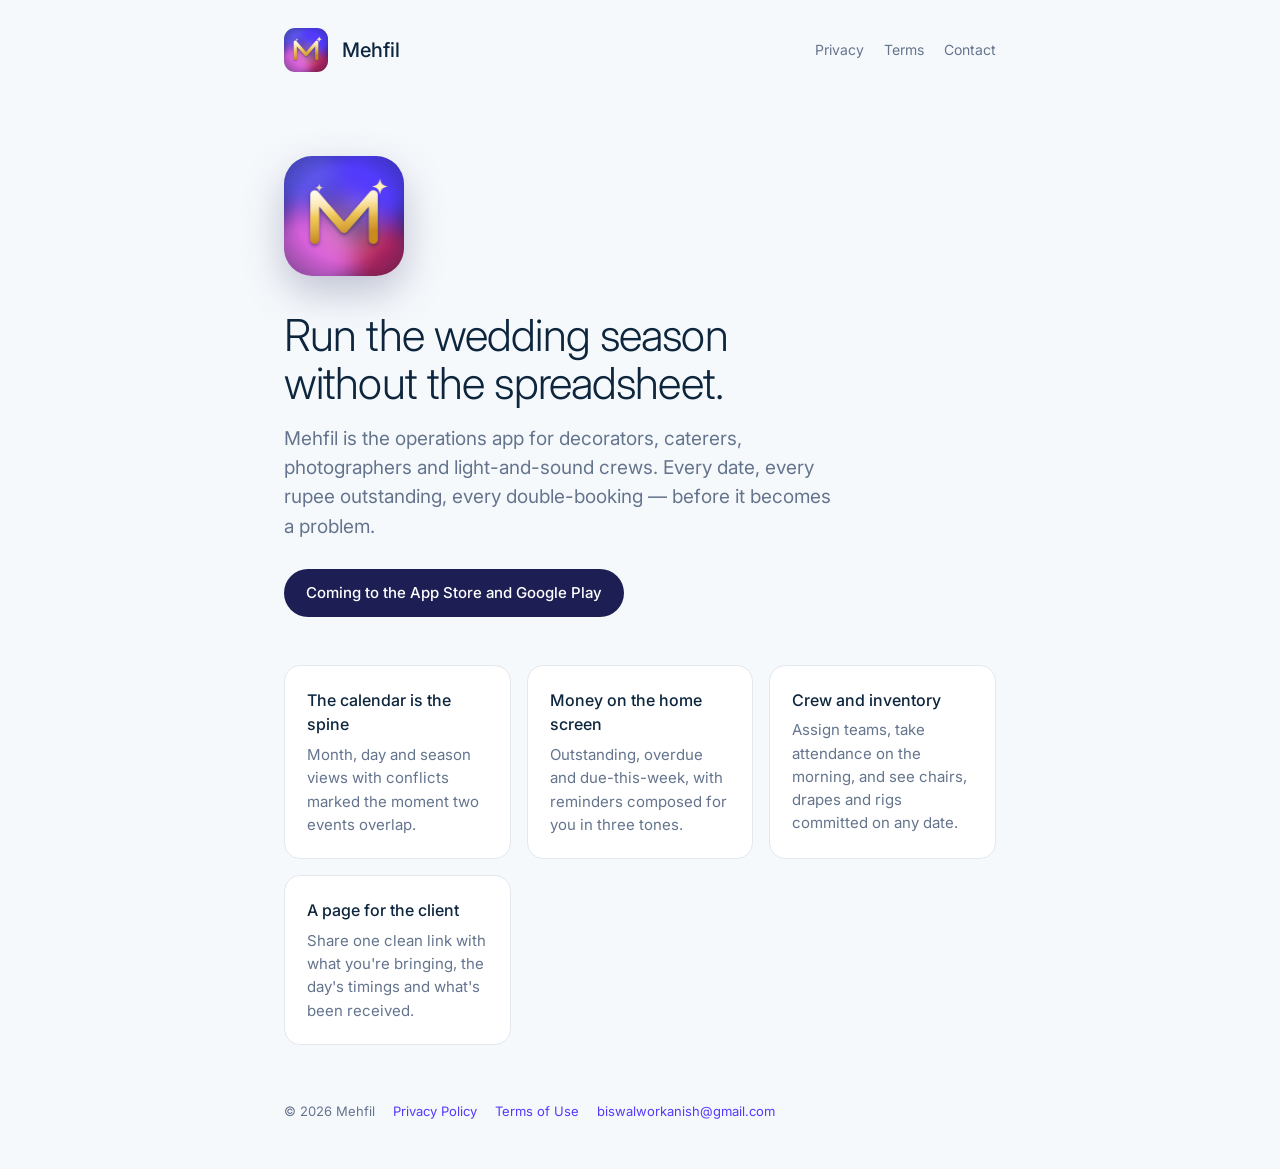
==== index.html @ 5b49a9f1 "Mehfil website: homepage, privacy policy, terms" ====
<!doctype html>
<html lang="en">
<head>
<meta charset="utf-8">
<meta name="viewport" content="width=device-width, initial-scale=1">
<title>Mehfil — run the wedding season without the spreadsheet</title>
<meta name="description" content="Mehfil is the operations app for Indian wedding-service vendors: every date, every rupee outstanding, every double-booking — before it becomes a problem.">
<!-- Paste the Google Search Console verification tag on the next line (see README) -->
<link rel="icon" href="favicon.png"><link rel="apple-touch-icon" href="apple-touch-icon.png">
<link rel="preconnect" href="https://fonts.googleapis.com"><link href="https://fonts.googleapis.com/css2?family=Inter:wght@300;400;500&display=swap" rel="stylesheet">
<link rel="stylesheet" href="style.css">
</head>
<body>
<header><div class="wrap"><img src="icon.png" alt=""><span class="name">Mehfil</span><nav><a href="/privacy/">Privacy</a><a href="/terms/">Terms</a><a href="mailto:biswalworkanish@gmail.com">Contact</a></nav></div></header>
<main class="wrap">
  <section class="hero">
    <img class="icon" src="icon.png" alt="Mehfil app icon">
    <h1>Run the wedding season<br>without the spreadsheet.</h1>
    <p>Mehfil is the operations app for decorators, caterers, photographers and light-and-sound crews. Every date, every rupee outstanding, every double-booking — before it becomes a problem.</p>
    <a class="pill" href="#stores">Coming to the App Store and Google Play</a>
  </section>
  <section class="grid" id="stores">
    <div class="card"><h3>The calendar is the spine</h3><p>Month, day and season views with conflicts marked the moment two events overlap.</p></div>
    <div class="card"><h3>Money on the home screen</h3><p>Outstanding, overdue and due-this-week, with reminders composed for you in three tones.</p></div>
    <div class="card"><h3>Crew and inventory</h3><p>Assign teams, take attendance on the morning, and see chairs, drapes and rigs committed on any date.</p></div>
    <div class="card"><h3>A page for the client</h3><p>Share one clean link with what you're bringing, the day's timings and what's been received.</p></div>
  </section>
</main>
<footer><div class="wrap"><span>© 2026 Mehfil</span><a href="/privacy/">Privacy Policy</a><a href="/terms/">Terms of Use</a><a href="mailto:biswalworkanish@gmail.com">biswalworkanish@gmail.com</a></div></footer>
</body>
</html>
---- style.css ----
:root { --ink:#0D253D; --mute:#64748D; --ground:#F6F9FC; --surface:#fff; --line:#E3E8EE; --indigo:#533AFD; --navy:#1C1E54; --gold:#F4CD5A; }
* { box-sizing:border-box }
body { margin:0; font-family:Inter,-apple-system,BlinkMacSystemFont,"Segoe UI",Roboto,sans-serif; color:var(--ink); background:var(--ground); line-height:1.55; -webkit-font-smoothing:antialiased }
a { color:var(--indigo); text-decoration:none } a:hover { text-decoration:underline }
.wrap { max-width:760px; margin:0 auto; padding:0 24px }
header { padding:28px 0 } header .wrap { display:flex; align-items:center; gap:14px }
header img { width:44px; height:44px; border-radius:11px }
header .name { font-size:20px; font-weight:500; color:var(--ink) }
header nav { margin-left:auto; display:flex; gap:20px; font-size:14px; color:var(--mute) } header nav a { color:var(--mute) }
.hero { padding:56px 0 40px } .hero h1 { font-size:44px; font-weight:300; letter-spacing:-0.02em; line-height:1.1; margin:0 0 16px }
.hero p { font-size:19px; color:var(--mute); margin:0 0 28px; max-width:560px }
.hero .icon { width:120px; height:120px; border-radius:28px; box-shadow:0 16px 40px rgba(28,30,84,.25); margin-bottom:28px }
.pill { display:inline-block; background:var(--navy); color:#fff; padding:12px 22px; border-radius:999px; font-weight:500; font-size:15px }
.pill.soft { background:#fff; color:var(--ink); border:1px solid var(--line) }
.grid { display:grid; grid-template-columns:repeat(auto-fit,minmax(220px,1fr)); gap:16px; padding:8px 0 56px }
.card { background:var(--surface); border:1px solid var(--line); border-radius:16px; padding:22px }
.card h3 { margin:0 0 6px; font-size:16px; font-weight:500 } .card p { margin:0; color:var(--mute); font-size:15px }
article { background:var(--surface); border:1px solid var(--line); border-radius:20px; padding:40px 36px; margin:24px 0 56px }
article h1 { font-size:32px; font-weight:400; letter-spacing:-0.01em; margin:0 0 4px } article .date { color:var(--mute); font-size:14px; margin-bottom:28px }
article h2 { font-size:18px; font-weight:500; margin:28px 0 8px } article p, article li { font-size:16px } article ul, article ol { padding-left:22px }
footer { padding:0 0 48px; color:var(--mute); font-size:13px } footer .wrap { display:flex; gap:18px; flex-wrap:wrap }
@media (max-width:600px){ .hero h1{font-size:34px} article{padding:28px 20px} }
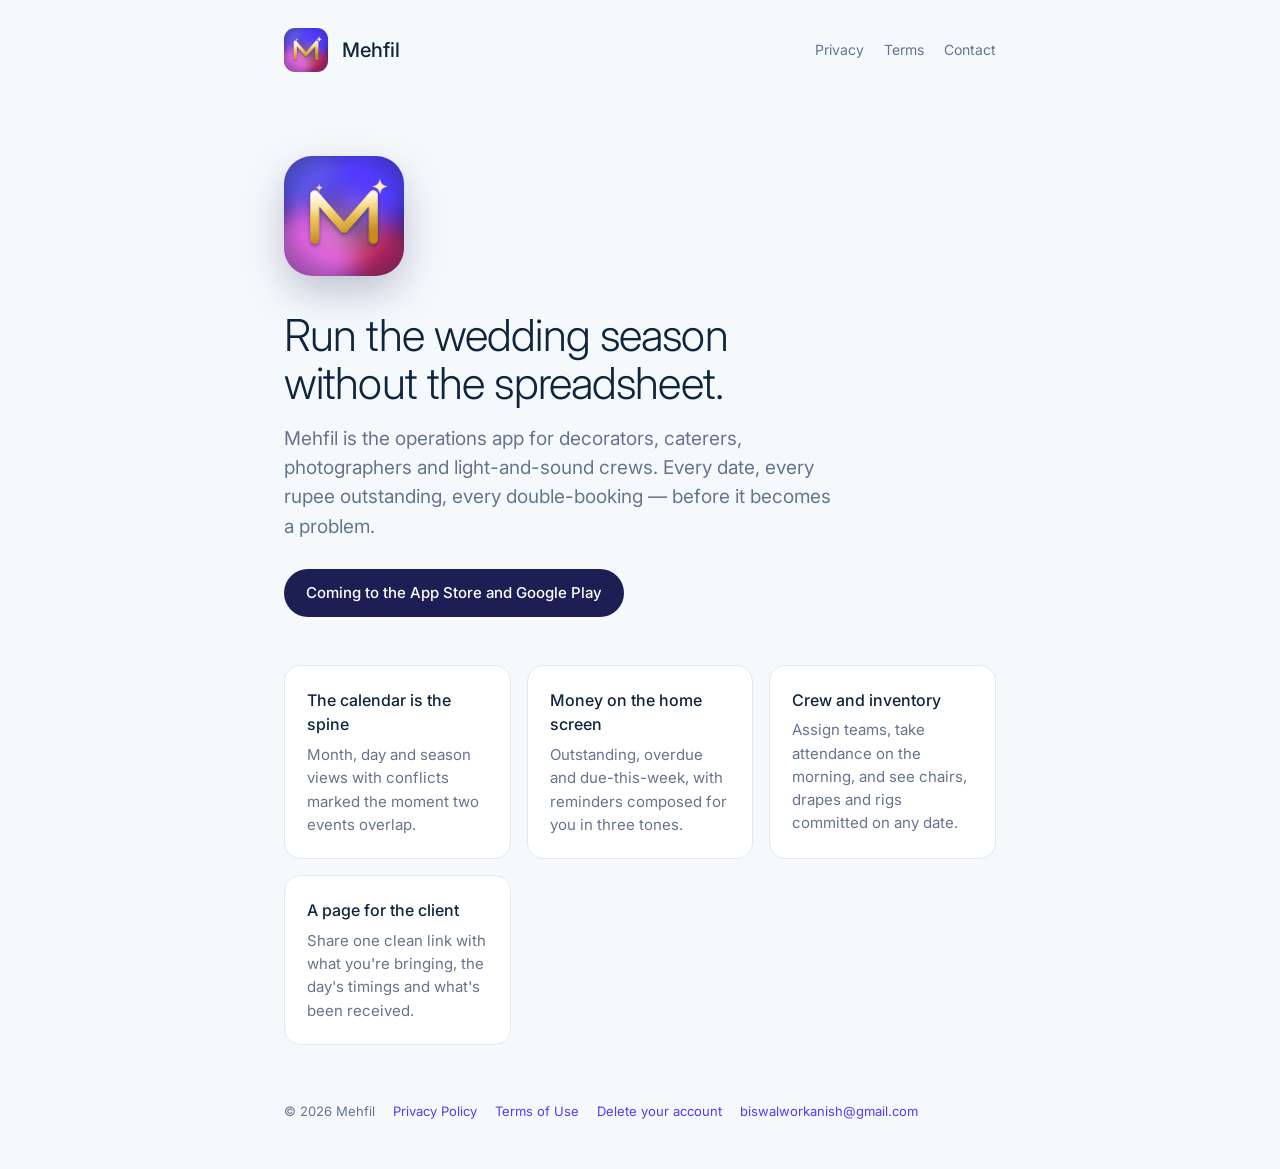
==== commit ea0e2be7: "Account deletion page" ====
--- a/index.html
+++ b/index.html
@@ -5,7 +5,7 @@
 <meta name="viewport" content="width=device-width, initial-scale=1">
 <title>Mehfil — run the wedding season without the spreadsheet</title>
 <meta name="description" content="Mehfil is the operations app for Indian wedding-service vendors: every date, every rupee outstanding, every double-booking — before it becomes a problem.">
-<!-- Paste the Google Search Console verification tag on the next line (see README) -->
+<meta name="google-site-verification" content="RO602m2aTZiMjyd6BsTa_facjATfScX7nPCYpoBAzfU" />
 <link rel="icon" href="favicon.png"><link rel="apple-touch-icon" href="apple-touch-icon.png">
 <link rel="preconnect" href="https://fonts.googleapis.com"><link href="https://fonts.googleapis.com/css2?family=Inter:wght@300;400;500&display=swap" rel="stylesheet">
 <link rel="stylesheet" href="style.css">
@@ -26,6 +26,6 @@
     <div class="card"><h3>A page for the client</h3><p>Share one clean link with what you're bringing, the day's timings and what's been received.</p></div>
   </section>
 </main>
-<footer><div class="wrap"><span>© 2026 Mehfil</span><a href="/privacy/">Privacy Policy</a><a href="/terms/">Terms of Use</a><a href="mailto:biswalworkanish@gmail.com">biswalworkanish@gmail.com</a></div></footer>
+<footer><div class="wrap"><span>© 2026 Mehfil</span><a href="/privacy/">Privacy Policy</a><a href="/terms/">Terms of Use</a><a href="/delete-account/">Delete your account</a><a href="mailto:biswalworkanish@gmail.com">biswalworkanish@gmail.com</a></div></footer>
 </body>
 </html>
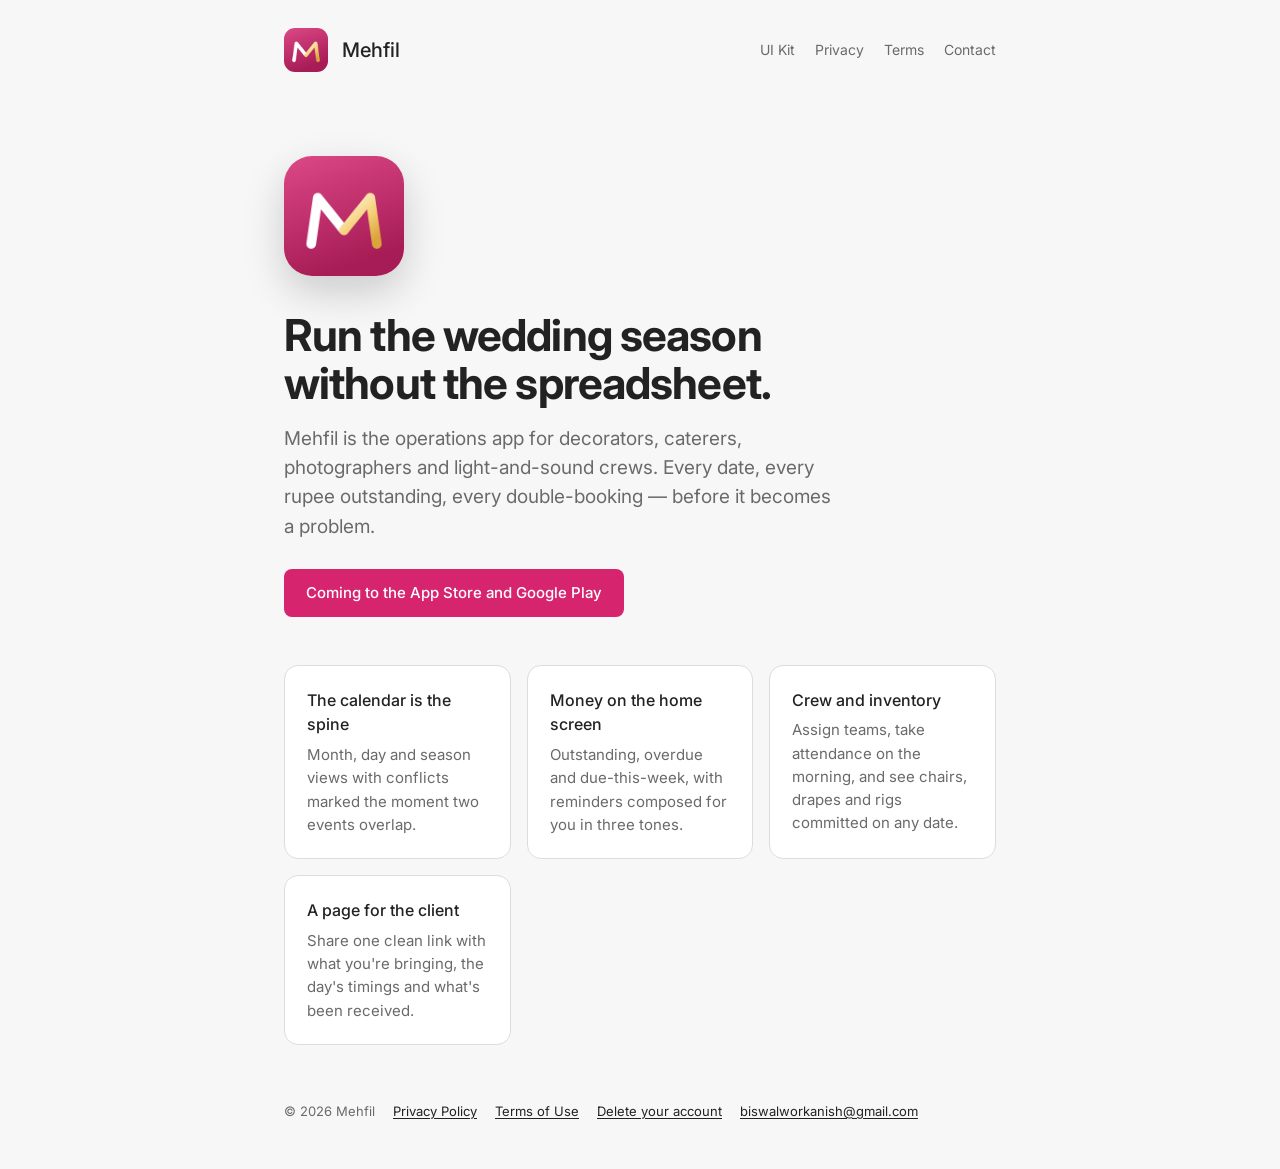
==== commit 81fcd53a: "Product page for the Mehfil UI Kit" ====
--- a/index.html
+++ b/index.html
@@ -11,7 +11,7 @@
 <link rel="stylesheet" href="style.css">
 </head>
 <body>
-<header><div class="wrap"><img src="icon.png" alt=""><span class="name">Mehfil</span><nav><a href="/privacy/">Privacy</a><a href="/terms/">Terms</a><a href="mailto:biswalworkanish@gmail.com">Contact</a></nav></div></header>
+<header><div class="wrap"><img src="icon.png" alt=""><span class="name">Mehfil</span><nav><a href="/ui-kit/">UI Kit</a><a href="/privacy/">Privacy</a><a href="/terms/">Terms</a><a href="mailto:biswalworkanish@gmail.com">Contact</a></nav></div></header>
 <main class="wrap">
   <section class="hero">
     <img class="icon" src="icon.png" alt="Mehfil app icon">
--- a/style.css
+++ b/style.css
@@ -1,22 +1,62 @@
-:root { --ink:#0D253D; --mute:#64748D; --ground:#F6F9FC; --surface:#fff; --line:#E3E8EE; --indigo:#533AFD; --navy:#1C1E54; --gold:#F4CD5A; }
+/* Mehfil's palette, the same tokens as the apps: ink type, white cards on a soft ground, rani spent only on the CTA. */
+:root { --ink:#222222; --mute:#6a6a6a; --ground:#f7f7f7; --surface:#fff; --line:#dddddd; --accent:#d6246e; }
 * { box-sizing:border-box }
 body { margin:0; font-family:Inter,-apple-system,BlinkMacSystemFont,"Segoe UI",Roboto,sans-serif; color:var(--ink); background:var(--ground); line-height:1.55; -webkit-font-smoothing:antialiased }
-a { color:var(--indigo); text-decoration:none } a:hover { text-decoration:underline }
+a { color:var(--ink); text-decoration:underline; text-underline-offset:2px } a:hover { text-decoration-thickness:2px }
 .wrap { max-width:760px; margin:0 auto; padding:0 24px }
 header { padding:28px 0 } header .wrap { display:flex; align-items:center; gap:14px }
 header img { width:44px; height:44px; border-radius:11px }
 header .name { font-size:20px; font-weight:500; color:var(--ink) }
-header nav { margin-left:auto; display:flex; gap:20px; font-size:14px; color:var(--mute) } header nav a { color:var(--mute) }
-.hero { padding:56px 0 40px } .hero h1 { font-size:44px; font-weight:300; letter-spacing:-0.02em; line-height:1.1; margin:0 0 16px }
+header nav { margin-left:auto; display:flex; gap:20px; font-size:14px; color:var(--mute) } header nav a { color:var(--mute); text-decoration:none } header nav a:hover { color:var(--ink) }
+.hero { padding:56px 0 40px } .hero h1 { font-size:44px; font-weight:700; letter-spacing:-0.02em; line-height:1.1; margin:0 0 16px }
 .hero p { font-size:19px; color:var(--mute); margin:0 0 28px; max-width:560px }
-.hero .icon { width:120px; height:120px; border-radius:28px; box-shadow:0 16px 40px rgba(28,30,84,.25); margin-bottom:28px }
-.pill { display:inline-block; background:var(--navy); color:#fff; padding:12px 22px; border-radius:999px; font-weight:500; font-size:15px }
+.hero .icon { width:120px; height:120px; border-radius:28px; box-shadow:0 16px 40px rgba(0,0,0,.18); margin-bottom:28px }
+.pill { display:inline-block; background:var(--accent); color:#fff; padding:12px 22px; border-radius:8px; text-decoration:none; font-weight:500; font-size:15px }
 .pill.soft { background:#fff; color:var(--ink); border:1px solid var(--line) }
 .grid { display:grid; grid-template-columns:repeat(auto-fit,minmax(220px,1fr)); gap:16px; padding:8px 0 56px }
-.card { background:var(--surface); border:1px solid var(--line); border-radius:16px; padding:22px }
+.card { background:var(--surface); border:1px solid var(--line); border-radius:14px; padding:22px }
 .card h3 { margin:0 0 6px; font-size:16px; font-weight:500 } .card p { margin:0; color:var(--mute); font-size:15px }
-article { background:var(--surface); border:1px solid var(--line); border-radius:20px; padding:40px 36px; margin:24px 0 56px }
-article h1 { font-size:32px; font-weight:400; letter-spacing:-0.01em; margin:0 0 4px } article .date { color:var(--mute); font-size:14px; margin-bottom:28px }
+article { background:var(--surface); border:1px solid var(--line); border-radius:14px; padding:40px 36px; margin:24px 0 56px }
+article h1 { font-size:32px; font-weight:700; letter-spacing:-0.01em; margin:0 0 4px } article .date { color:var(--mute); font-size:14px; margin-bottom:28px }
 article h2 { font-size:18px; font-weight:500; margin:28px 0 8px } article p, article li { font-size:16px } article ul, article ol { padding-left:22px }
 footer { padding:0 0 48px; color:var(--mute); font-size:13px } footer .wrap { display:flex; gap:18px; flex-wrap:wrap }
 @media (max-width:600px){ .hero h1{font-size:34px} article{padding:28px 20px} }
+/* Demo page (/demo/). Everything is scoped to .demo so no existing page changes. */
+.demo .hero { padding:40px 0 28px } .demo .hero p { max-width:none; font-size:17px }
+.demo .video { aspect-ratio:16/9; border-radius:14px; overflow:hidden; border:1px solid var(--line); background:var(--surface) }
+.demo .video video { display:block; width:100%; height:100%; object-fit:cover }
+.demo .status { font-size:15px; color:var(--mute); margin:16px 0 0 } .demo .status strong { color:var(--ink); font-weight:500 }
+.demo article h3, .demo .card h3 { font-size:16px; font-weight:500; margin:24px 0 4px } .demo .card h3 { margin-top:0 }
+.demo article > h2:first-child { margin-top:0 }
+.demo .req { color:var(--mute); font-size:15px; margin:0 0 8px }
+.demo .steps li { margin:0 0 8px }
+.demo code { font-size:.88em; background:var(--ground); border:1px solid var(--line); border-radius:4px; padding:1px 5px; overflow-wrap:anywhere }
+.demo .apk { margin:0 0 8px } .demo .apk .pill { margin:14px 0 12px }
+.demo .apk .note { font-size:14px }
+@media (max-width:600px){ .demo .hero { padding:16px 0 18px } .demo .hero h1 { font-size:30px; margin-bottom:12px } .demo .hero p { font-size:16px; line-height:1.5 } .demo .video { border-radius:10px } }
+
+/* UI kit page (/ui-kit/). Scoped to .kit so nothing else changes. */
+.kit .wrap { max-width:960px }
+.kit .hero { padding:44px 0 28px }
+.kit .hero h1 { font-size:40px; margin-bottom:12px }
+.kit .hero p { font-size:18px; max-width:640px }
+.kit .price { display:flex; align-items:baseline; gap:12px; margin:0 0 22px }
+.kit .price b { font-size:34px; font-weight:700; letter-spacing:-0.02em }
+.kit .price span { color:var(--mute); font-size:15px }
+.kit .buy { display:flex; gap:12px; flex-wrap:wrap; align-items:center; margin:0 0 8px }
+.kit .cover { width:100%; border-radius:14px; border:1px solid var(--line); display:block; margin:8px 0 40px }
+.kit .shots { display:grid; grid-template-columns:1fr 1fr; gap:16px; margin:0 0 48px }
+.kit .shots img { width:100%; border-radius:12px; border:1px solid var(--line); display:block }
+.kit .shots figure { margin:0 }
+.kit .shots figcaption { color:var(--mute); font-size:14px; margin-top:8px }
+.kit h2 { font-size:22px; font-weight:500; margin:0 0 14px }
+.kit section { margin:0 0 48px }
+.kit .specs { display:grid; grid-template-columns:repeat(auto-fit,minmax(200px,1fr)); gap:16px }
+.kit .specs div { background:var(--surface); border:1px solid var(--line); border-radius:14px; padding:20px }
+.kit .specs b { display:block; font-size:22px; font-weight:700; letter-spacing:-0.01em }
+.kit .specs span { color:var(--mute); font-size:14px }
+.kit ul.plain { list-style:none; padding:0; margin:0 }
+.kit ul.plain li { padding:12px 0; border-bottom:1px solid var(--line); font-size:16px }
+.kit ul.plain li:last-child { border-bottom:0 }
+.kit .fine { color:var(--mute); font-size:14px }
+@media (max-width:700px){ .kit .shots { grid-template-columns:1fr } .kit .hero h1 { font-size:32px } }
